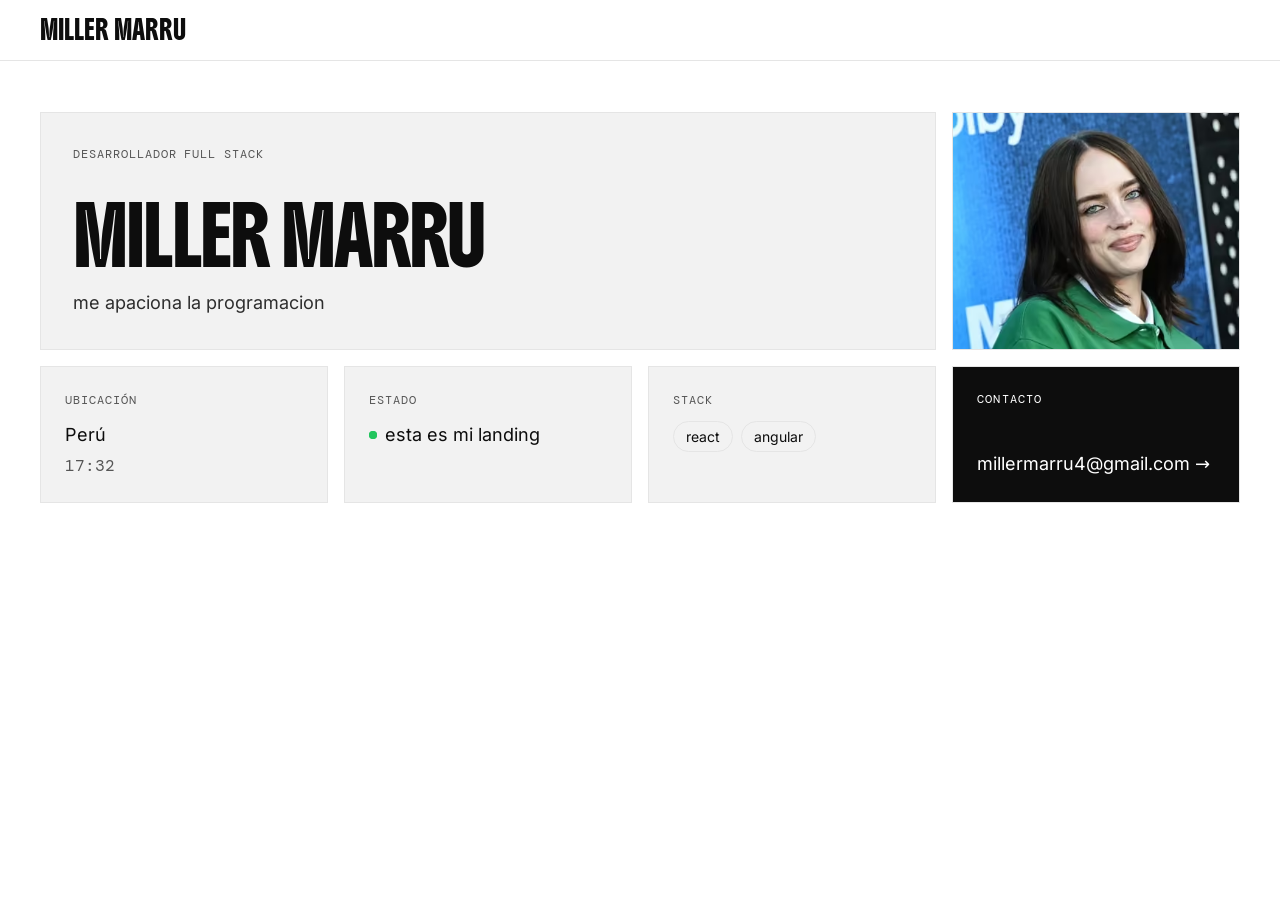
==== index.html @ 1ae61bbb "Agregue el hero de mi landing con mi frase principal" ====
<!doctype html>
<html lang="es" data-theme="poster">
<head>
<meta charset="utf-8">
<meta name="viewport" content="width=device-width, initial-scale=1">
<title>MILLER MARRU · Desarrollador full stack</title>
<meta name="description" content="me apaciona la programacion">
<link rel="preload" href="assets/fonts/boldonse-latin-400-normal.woff2" as="font" type="font/woff2" crossorigin>
<link rel="stylesheet" href="assets/css/theme.css">
<link rel="stylesheet" href="assets/css/styles.css">
<script src="assets/js/site.js" defer></script>
</head>
<body class="antialiased">
<a href="#main" class="sr-only">Saltar al contenido</a>
<header class="nav-glass fixed inset-x-0 top-0 z-40 border-b border-line">
  <nav class="flex items-center justify-between gap-6 px-5 py-4 md:px-10" aria-label="Principal">
    <a href="#hero" class="font-display text-lg">MILLER MARRU</a>
    <ul class="hidden gap-6 text-sm sm:flex"></ul>
  </nav>
</header>
<main id="main">
<div data-include="sections/hero.html"><noscript><p class="px-5 py-4"><a class="underline" href="sections/hero.html">Hero</a></p></noscript></div>
</main>
</body>
</html>
---- assets/css/theme.css ----
/* Tema: Póster. Brutalista en MAYÚSCULAS, monocromo y contundente. */
@font-face{font-family:"Boldonse";src:url("../fonts/boldonse-latin-400-normal.woff2") format("woff2");font-weight:400;font-style:normal;font-display:swap}
@font-face{font-family:"Inter";src:url("../fonts/inter-latin-wght-normal.woff2") format("woff2");font-weight:100 900;font-style:normal;font-display:swap}
@font-face{font-family:"DM Mono";src:url("../fonts/dm-mono-latin-400-normal.woff2") format("woff2");font-weight:400;font-style:normal;font-display:swap}
:root{--ff-display:"Boldonse", ui-sans-serif, system-ui, sans-serif;--ff-body:"Inter", ui-sans-serif, system-ui, sans-serif;--ff-mono:"DM Mono", ui-monospace, SFMono-Regular, Menlo, monospace;--display-tracking:-0.04em;--display-weight:400;--display-case:uppercase;--display-scale:0.6;--display-leading:1.3;--radius:0;--bg:#FFFFFF;--bg-2:#F2F2F2;--ink:#0D0D0D;--ink-2:#2E2E2E;--muted:#555555;--line:#E5E5E5;--accent:#0D0D0D;--accent-soft:#EDEDED;--on-accent:#FFFFFF;color-scheme:light}
---- assets/css/styles.css ----
/*! tailwindcss v4.3.3 | MIT License | https://tailwindcss.com */
@layer properties{@supports (((-webkit-hyphens:none)) and (not (margin-trim:inline))) or ((-moz-orient:inline) and (not (color:rgb(from red r g b)))){*,:before,:after,::backdrop{--tw-space-y-reverse:0;--tw-space-x-reverse:0;--tw-divide-y-reverse:0;--tw-border-style:solid;--tw-leading:initial;--tw-font-weight:initial;--tw-tracking:initial;--tw-translate-x:0;--tw-translate-y:0;--tw-translate-z:0}}}@layer theme{:root,:host{--font-sans:-apple-system, BlinkMacSystemFont, "Segoe UI", Roboto, "Helvetica Neue", "Noto Sans", Arial, sans-serif, "Apple Color Emoji", "Segoe UI Emoji", "Segoe UI Symbol", "Noto Color Emoji";--spacing:.25rem;--container-lg:32rem;--container-xl:36rem;--container-2xl:42rem;--container-3xl:48rem;--container-4xl:56rem;--container-5xl:64rem;--container-6xl:72rem;--text-xs:.75rem;--text-xs--line-height:calc(1 / .75);--text-sm:.875rem;--text-sm--line-height:calc(1.25 / .875);--text-base:1rem;--text-base--line-height:calc(1.5 / 1);--text-lg:1.125rem;--text-lg--line-height:calc(1.75 / 1.125);--text-xl:1.25rem;--text-xl--line-height:calc(1.75 / 1.25);--text-2xl:1.5rem;--text-2xl--line-height:calc(2 / 1.5);--text-5xl:3rem;--text-5xl--line-height:1;--text-7xl:4.5rem;--text-7xl--line-height:1;--font-weight-medium:500;--tracking-normal:0em;--tracking-widest:.1em;--leading-tight:1.25;--default-transition-duration:.15s;--default-transition-timing-function:cubic-bezier(.4, 0, .2, 1);--default-font-family:var(--font-sans);--default-mono-font-family:var(--ff-mono)}}@layer base{*,:after,:before,::backdrop,::file-selector-button{box-sizing:border-box;border:0 solid;margin:0;padding:0}html,:host{-webkit-text-size-adjust:100%;tab-size:4;line-height:1.5;font-family:var(--default-font-family,-apple-system, BlinkMacSystemFont, "Segoe UI", Roboto, "Helvetica Neue", "Noto Sans", Arial, sans-serif, "Apple Color Emoji", "Segoe UI Emoji", "Segoe UI Symbol", "Noto Color Emoji");font-feature-settings:var(--default-font-feature-settings,normal);font-variation-settings:var(--default-font-variation-settings,normal);-webkit-tap-highlight-color:transparent}hr{height:0;color:inherit;border-top-width:1px}abbr:where([title]){text-decoration:underline dotted}h1,h2,h3,h4,h5,h6{font-size:inherit;font-weight:inherit}a{color:inherit;-webkit-text-decoration:inherit;text-decoration:inherit}b,strong{font-weight:bolder}code,kbd,samp,pre{font-family:var(--default-mono-font-family,ui-monospace, SFMono-Regular, Menlo, Monaco, Consolas, "Liberation Mono", "Courier New", monospace);font-feature-settings:var(--default-mono-font-feature-settings,normal);font-variation-settings:var(--default-mono-font-variation-settings,normal);font-size:1em}small{font-size:80%}sub,sup{vertical-align:baseline;font-size:75%;line-height:0;position:relative}sub{bottom:-.25em}sup{top:-.5em}table{text-indent:0;border-color:inherit;border-collapse:collapse}:-moz-focusring:where(:not(iframe)){outline:auto}progress{vertical-align:baseline}summary{display:list-item}ol,ul,menu{list-style:none}img,svg,video,canvas,audio,iframe,embed,object{vertical-align:middle;display:block}img,video{max-width:100%;height:auto}button,input,select,optgroup,textarea,::file-selector-button{font:inherit;font-feature-settings:inherit;font-variation-settings:inherit;letter-spacing:inherit;color:inherit;opacity:1;background-color:#0000;border-radius:0}:where(select:is([multiple],[size])) optgroup{font-weight:bolder}:where(select:is([multiple],[size])) optgroup option{padding-inline-start:20px}::file-selector-button{margin-inline-end:4px}::placeholder{opacity:1}@supports (not ((-webkit-appearance:-apple-pay-button))) or (contain-intrinsic-size:1px){::placeholder{color:currentColor;@supports (color:color-mix(in lab, red, red)){color:color-mix(in oklab, currentcolor 50%, transparent)}}}textarea{resize:vertical}::-webkit-search-decoration{-webkit-appearance:none}::-webkit-date-and-time-value{min-height:1lh;text-align:inherit}::-webkit-datetime-edit{display:inline-flex}::-webkit-datetime-edit-fields-wrapper{padding:0}::-webkit-datetime-edit,::-webkit-datetime-edit-year-field,::-webkit-datetime-edit-month-field,::-webkit-datetime-edit-day-field,::-webkit-datetime-edit-hour-field,::-webkit-datetime-edit-minute-field,::-webkit-datetime-edit-second-field,::-webkit-datetime-edit-millisecond-field,::-webkit-datetime-edit-meridiem-field{padding-block:0}::-webkit-calendar-picker-indicator{line-height:1}:-moz-ui-invalid{box-shadow:none}button,input:where([type=button],[type=reset],[type=submit]),::file-selector-button{appearance:button}::-webkit-inner-spin-button,::-webkit-outer-spin-button{height:auto}[hidden]:where(:not([hidden=until-found])){display:none!important}html{scroll-behavior:smooth}body{font-family:var(--ff-body);background:var(--bg);color:var(--ink)}::selection{background:var(--accent);color:var(--on-accent)}:focus-visible{outline:2px solid var(--accent);outline-offset:3px}}@layer components{.display{font-family:var(--ff-display);font-weight:var(--display-weight);letter-spacing:var(--display-tracking);text-transform:var(--display-case);line-height:var(--display-leading,.95);text-wrap:balance}.eyebrow{font-family:var(--ff-mono);letter-spacing:.08em;text-transform:uppercase;color:var(--muted);font-size:.75rem}.grain:before{content:"";pointer-events:none;z-index:50;opacity:calc(var(--grain,0) * .07);will-change:transform;contain:strict;background-image:url([data-uri]);background-size:96px 96px;position:fixed;inset:0}.nav-glass{background:var(--bg);@supports (color:color-mix(in lab, red, red)){background:color-mix(in oklab, var(--bg) 72%, transparent)}backdrop-filter:blur(14px)saturate(1.4)}.pulse-dot{background:#22c55e;border-radius:999px;width:.5rem;height:.5rem;display:inline-block;position:relative}.pulse-dot:after{content:"";border-radius:inherit;background:inherit;animation:1.8s cubic-bezier(0,0,.2,1) infinite gt-ping;position:absolute;inset:0}.marquee{overflow:hidden;mask-image:linear-gradient(90deg,#0000,#000 8% 92%,#0000)}.marquee-track{width:max-content;animation:gt-marquee var(--speed,40s) linear infinite;display:flex}.marquee-track.reverse{animation-direction:reverse}.marquee:hover .marquee-track{animation-play-state:paused}.rotator{vertical-align:bottom;display:inline-grid;overflow:hidden}.rotator>span{animation:7.5s infinite gt-rot3;animation-delay:calc(var(--i) * 2.5s);opacity:0;grid-area:1/1}.roll{height:1.25em;line-height:1.25em;display:inline-flex;overflow:hidden}.roll>span{flex-direction:column;transition:transform .35s cubic-bezier(.2,.8,.2,1);display:flex}.roll:hover>span,.roll:focus-visible>span{transform:translateY(-50%)}.stack>*{top:calc(5rem + var(--i,0) * 1.5rem);position:sticky}.btn{border-radius:999px;align-items:center;gap:.5rem;padding:.7rem 1.25rem;font-weight:500;transition:transform .2s,background-color .2s,color .2s;display:inline-flex}.btn:hover{transform:translateY(-1px)}.btn-primary{background:var(--ink);color:var(--bg)}.btn-ghost{border:1px solid var(--line);color:var(--ink)}.btn-ghost:hover{border-color:var(--ink)}.chip{border:1px solid var(--line);border-radius:999px;align-items:center;padding:.25rem .75rem;font-size:.875rem;display:inline-flex}.card{background:var(--bg-2);border:1px solid var(--line);border-radius:var(--radius)}.pill-available{background:var(--accent-soft);color:var(--ink);border-radius:999px;align-items:center;gap:.5rem;padding:.35rem .85rem;font-size:.875rem;display:inline-flex}.dots-bg{background-image:radial-gradient(var(--line) 1px, transparent 1px);background-size:22px 22px}.grid-bg{background-image:linear-gradient(var(--line) 1px, transparent 1px), linear-gradient(90deg, var(--line) 1px, transparent 1px);background-size:48px 48px}.polaroid{background:#fff;padding:.75rem .75rem 2.75rem;transform:rotate(-3deg);box-shadow:0 20px 40px -24px #00000073}.contrib{grid-template-rows:repeat(7,.7rem);grid-auto-columns:.7rem;grid-auto-flow:column;gap:3px;display:grid}.contrib>i{background:var(--accent);border-radius:2px;@supports (color:color-mix(in lab, red, red)){background:color-mix(in oklab, var(--accent) calc(var(--l,0) * 25%), var(--bg-2))}}.caret{vertical-align:text-bottom;background:var(--accent);width:.6ch;height:1.1em;display:inline-block}.autotabs-panels{gap:1.5rem;display:grid}.brand-hover{transition:color .25s}.brand-hover:hover,.group:hover .brand-hover{color:var(--brand,var(--accent))}.outline-text{color:#0000;-webkit-text-stroke:1.5px var(--ink)}.tabs>input{opacity:0;pointer-events:none;position:absolute}.tabs .tab-panel{display:none}.tabs .tab-label{cursor:pointer;color:var(--muted);border-color:#0000}.tabs>input:focus-visible+.tab-label{outline:2px solid var(--accent);outline-offset:3px}.tabs>input:first-of-type:checked~.tab-panels>.tab-panel:first-child,.tabs>input:nth-of-type(2):checked~.tab-panels>.tab-panel:nth-child(2),.tabs>input:nth-of-type(3):checked~.tab-panels>.tab-panel:nth-child(3),.tabs>input:nth-of-type(4):checked~.tab-panels>.tab-panel:nth-child(4),.tabs>input:nth-of-type(5):checked~.tab-panels>.tab-panel:nth-child(5),.tabs>input:nth-of-type(6):checked~.tab-panels>.tab-panel:nth-child(6){display:block}.tabs>input:checked+.tab-label{color:var(--ink);border-color:var(--accent)}.masonry{columns:1;column-gap:1rem}.masonry>*{break-inside:avoid;margin-bottom:1rem}@media (width>=40rem){.masonry{columns:2}}@media (width>=64rem){.masonry{columns:3}}.snap-row{scroll-snap-type:x mandatory;scrollbar-width:thin;grid-auto-columns:min(85%,26rem);grid-auto-flow:column;gap:1rem;padding-bottom:1rem;display:grid;overflow-x:auto}.snap-row>*{scroll-snap-align:start}.peek{position:relative}.peek-img{pointer-events:none;opacity:0;z-index:10;width:16rem;transition:opacity .25s,transform .35s cubic-bezier(.2,.8,.2,1);position:absolute;top:50%;right:8%;transform:translateY(-50%)rotate(-4deg)scale(.9)}.peek:hover .peek-img,.peek:focus-within .peek-img{opacity:1;transform:translateY(-50%)rotate(-2deg)scale(1)}.browser{border:1px solid var(--line);border-radius:var(--radius);background:var(--bg);overflow:hidden}.browser-bar{border-bottom:1px solid var(--line);background:var(--bg-2);align-items:center;gap:.4rem;padding:.6rem .8rem;display:flex}.browser-bar>i{background:var(--line);border-radius:999px;width:.6rem;height:.6rem}.flip{perspective:1000px}.flip-inner{transform-style:preserve-3d;transition:transform .6s cubic-bezier(.2,.8,.2,1);display:grid}.flip-inner>*{backface-visibility:hidden;grid-area:1/1}.flip-back,.flip:hover .flip-inner,.flip:focus-within .flip-inner{transform:rotateY(180deg)}.sticky-note{color:#1c1917;background:#fde68a;transform:rotate(-2deg);box-shadow:0 18px 30px -18px #00000080}.word{white-space:nowrap;display:inline-block}.sr-only{clip:rect(0, 0, 0, 0);white-space:nowrap;border:0;width:1px;height:1px;margin:-1px;padding:0;position:absolute;overflow:hidden}}@layer utilities{.sr-only{clip-path:inset(50%);white-space:nowrap;border-width:0;width:1px;height:1px;margin:-1px;padding:0;position:absolute;overflow:hidden}.absolute{position:absolute}.fixed{position:fixed}.relative{position:relative}.inset-0{inset:0}.inset-x-0{inset-inline:0}.top-0{top:0}.z-40{z-index:40}.mx-5{margin-inline:calc(var(--spacing) * 5)}.mx-auto{margin-inline:auto}.mt-1{margin-top:var(--spacing)}.mt-2{margin-top:calc(var(--spacing) * 2)}.mt-3{margin-top:calc(var(--spacing) * 3)}.mt-4{margin-top:calc(var(--spacing) * 4)}.mt-6{margin-top:calc(var(--spacing) * 6)}.mt-8{margin-top:calc(var(--spacing) * 8)}.mt-10{margin-top:calc(var(--spacing) * 10)}.mt-14{margin-top:calc(var(--spacing) * 14)}.mt-16{margin-top:calc(var(--spacing) * 16)}.mt-24{margin-top:calc(var(--spacing) * 24)}.mt-auto{margin-top:auto}.mb-10{margin-bottom:calc(var(--spacing) * 10)}.ml-3{margin-left:calc(var(--spacing) * 3)}.block{display:block}.contents{display:contents}.flex{display:flex}.grid{display:grid}.hidden{display:none}.inline-block{display:inline-block}.aspect-\[4\/5\]{aspect-ratio:4/5}.h-3{height:calc(var(--spacing) * 3)}.h-10{height:calc(var(--spacing) * 10)}.h-16{height:calc(var(--spacing) * 16)}.h-full{height:100%}.h-px{height:1px}.min-h-56{min-height:calc(var(--spacing) * 56)}.min-h-\[70vh\]{min-height:70vh}.min-h-\[85vh\]{min-height:85vh}.min-h-\[88vh\]{min-height:88vh}.min-h-\[90vh\]{min-height:90vh}.w-3{width:calc(var(--spacing) * 3)}.w-10{width:calc(var(--spacing) * 10)}.w-16{width:calc(var(--spacing) * 16)}.w-full{width:100%}.max-w-2xl{max-width:var(--container-2xl)}.max-w-3xl{max-width:var(--container-3xl)}.max-w-4xl{max-width:var(--container-4xl)}.max-w-5xl{max-width:var(--container-5xl)}.max-w-6xl{max-width:var(--container-6xl)}.max-w-lg{max-width:var(--container-lg)}.max-w-xl{max-width:var(--container-xl)}.grid-cols-1{grid-template-columns:repeat(1,minmax(0,1fr))}.flex-col{flex-direction:column}.flex-wrap{flex-wrap:wrap}.items-center{align-items:center}.items-end{align-items:flex-end}.items-start{align-items:flex-start}.justify-between{justify-content:space-between}.justify-center{justify-content:center}.gap-2{gap:calc(var(--spacing) * 2)}.gap-3{gap:calc(var(--spacing) * 3)}.gap-4{gap:calc(var(--spacing) * 4)}.gap-6{gap:calc(var(--spacing) * 6)}.gap-10{gap:calc(var(--spacing) * 10)}:where(.space-y-3>:not(:last-child)){--tw-space-y-reverse:0;margin-block-start:calc(calc(var(--spacing) * 3) * var(--tw-space-y-reverse));margin-block-end:calc(calc(var(--spacing) * 3) * calc(1 - var(--tw-space-y-reverse)))}.gap-x-16{column-gap:calc(var(--spacing) * 16)}:where(.-space-x-3>:not(:last-child)){--tw-space-x-reverse:0;margin-inline-start:calc(calc(var(--spacing) * -3) * var(--tw-space-x-reverse));margin-inline-end:calc(calc(var(--spacing) * -3) * calc(1 - var(--tw-space-x-reverse)))}.gap-y-6{row-gap:calc(var(--spacing) * 6)}:where(.divide-y>:not(:last-child)){--tw-divide-y-reverse:0;border-bottom-style:var(--tw-border-style);border-top-style:var(--tw-border-style);border-top-width:calc(1px * var(--tw-divide-y-reverse));border-bottom-width:calc(1px * calc(1 - var(--tw-divide-y-reverse)))}:where(.divide-line>:not(:last-child)){border-color:var(--line)}.truncate{text-overflow:ellipsis;white-space:nowrap;overflow:hidden}.overflow-hidden{overflow:hidden}.rounded-full{border-radius:3.40282e38px}.rounded-theme{border-radius:var(--radius)}.border{border-style:var(--tw-border-style);border-width:1px}.border-2{border-style:var(--tw-border-style);border-width:2px}.border-y{border-block-style:var(--tw-border-style);border-block-width:1px}.border-t{border-top-style:var(--tw-border-style);border-top-width:1px}.border-b{border-bottom-style:var(--tw-border-style);border-bottom-width:1px}.border-bg{border-color:var(--bg)}.border-line{border-color:var(--line)}.bg-\[\#28c840\]{background-color:#28c840}.bg-\[\#febc2e\]{background-color:#febc2e}.bg-\[\#ff5f57\]{background-color:#ff5f57}.bg-accent{background-color:var(--accent)}.bg-accent-soft{background-color:var(--accent-soft)}.bg-ink{background-color:var(--ink)}.bg-line{background-color:var(--line)}.object-cover{object-fit:cover}.p-5{padding:calc(var(--spacing) * 5)}.p-6{padding:calc(var(--spacing) * 6)}.p-8{padding:calc(var(--spacing) * 8)}.px-4{padding-inline:calc(var(--spacing) * 4)}.px-5{padding-inline:calc(var(--spacing) * 5)}.py-3{padding-block:calc(var(--spacing) * 3)}.py-4{padding-block:calc(var(--spacing) * 4)}.pt-4{padding-top:calc(var(--spacing) * 4)}.pt-6{padding-top:calc(var(--spacing) * 6)}.pt-8{padding-top:calc(var(--spacing) * 8)}.pt-16{padding-top:calc(var(--spacing) * 16)}.pt-24{padding-top:calc(var(--spacing) * 24)}.pt-28{padding-top:calc(var(--spacing) * 28)}.pt-32{padding-top:calc(var(--spacing) * 32)}.pb-10{padding-bottom:calc(var(--spacing) * 10)}.pb-16{padding-bottom:calc(var(--spacing) * 16)}.pb-20{padding-bottom:calc(var(--spacing) * 20)}.text-center{text-align:center}.align-top{vertical-align:top}.font-body{font-family:var(--ff-body)}.font-display{font-family:var(--ff-display)}.font-mono{font-family:var(--ff-mono)}.text-2xl{font-size:var(--text-2xl);line-height:var(--tw-leading,var(--text-2xl--line-height))}.text-5xl{font-size:var(--text-5xl);line-height:var(--tw-leading,var(--text-5xl--line-height))}.text-7xl{font-size:var(--text-7xl);line-height:var(--tw-leading,var(--text-7xl--line-height))}.text-lg{font-size:var(--text-lg);line-height:var(--tw-leading,var(--text-lg--line-height))}.text-sm{font-size:var(--text-sm);line-height:var(--tw-leading,var(--text-sm--line-height))}.text-xl{font-size:var(--text-xl);line-height:var(--tw-leading,var(--text-xl--line-height))}.text-xs{font-size:var(--text-xs);line-height:var(--tw-leading,var(--text-xs--line-height))}.text-\[0\.35em\]{font-size:.35em}.text-\[calc\(clamp\(2\.2rem\,6vw\,4\.5rem\)\*var\(--display-scale\)\)\]{font-size:calc(clamp(2.2rem, 6vw, 4.5rem) * var(--display-scale))}.text-\[calc\(clamp\(2\.4rem\,6vw\,6rem\)\*var\(--display-scale\)\)\]{font-size:calc(clamp(2.4rem, 6vw, 6rem) * var(--display-scale))}.text-\[calc\(clamp\(2\.4rem\,8vw\,7rem\)\*var\(--display-scale\)\)\]{font-size:calc(clamp(2.4rem, 8vw, 7rem) * var(--display-scale))}.text-\[calc\(clamp\(2\.6rem\,6\.5vw\,6\.5rem\)\*var\(--display-scale\)\)\]{font-size:calc(clamp(2.6rem, 6.5vw, 6.5rem) * var(--display-scale))}.text-\[calc\(clamp\(2\.6rem\,6\.5vw\,6rem\)\*var\(--display-scale\)\)\]{font-size:calc(clamp(2.6rem, 6.5vw, 6rem) * var(--display-scale))}.text-\[calc\(clamp\(2\.6rem\,6vw\,6rem\)\*var\(--display-scale\)\)\]{font-size:calc(clamp(2.6rem, 6vw, 6rem) * var(--display-scale))}.text-\[calc\(clamp\(2\.6rem\,7vw\,6\.5rem\)\*var\(--display-scale\)\)\]{font-size:calc(clamp(2.6rem, 7vw, 6.5rem) * var(--display-scale))}.text-\[calc\(clamp\(2\.8rem\,7vw\,6\.5rem\)\*var\(--display-scale\)\)\]{font-size:calc(clamp(2.8rem, 7vw, 6.5rem) * var(--display-scale))}.text-\[calc\(clamp\(3\.5rem\,12vw\,11rem\)\*var\(--display-scale\)\)\]{font-size:calc(clamp(3.5rem, 12vw, 11rem) * var(--display-scale))}.text-\[calc\(clamp\(3\.5rem\,13vw\,11rem\)\*var\(--display-scale\)\)\]{font-size:calc(clamp(3.5rem, 13vw, 11rem) * var(--display-scale))}.text-\[calc\(clamp\(3\.5rem\,14vw\,15rem\)\*var\(--display-scale\)\)\]{font-size:calc(clamp(3.5rem, 14vw, 15rem) * var(--display-scale))}.text-\[calc\(clamp\(3\.5rem\,15vw\,14rem\)\*var\(--display-scale\)\)\]{font-size:calc(clamp(3.5rem, 15vw, 14rem) * var(--display-scale))}.text-\[calc\(clamp\(3rem\,8vw\,7rem\)\*var\(--display-scale\)\)\]{font-size:calc(clamp(3rem, 8vw, 7rem) * var(--display-scale))}.text-\[calc\(clamp\(3rem\,9vw\,8rem\)\*var\(--display-scale\)\)\]{font-size:calc(clamp(3rem, 9vw, 8rem) * var(--display-scale))}.text-\[clamp\(1\.4rem\,3vw\,2\.4rem\)\]{font-size:clamp(1.4rem,3vw,2.4rem)}.text-\[clamp\(5rem\,14vw\,12rem\)\]{font-size:clamp(5rem,14vw,12rem)}.leading-\[0\.85\]{--tw-leading:.85;line-height:.85}.leading-tight{--tw-leading:var(--leading-tight);line-height:var(--leading-tight)}.font-medium{--tw-font-weight:var(--font-weight-medium);font-weight:var(--font-weight-medium)}.tracking-normal{--tw-tracking:var(--tracking-normal);letter-spacing:var(--tracking-normal)}.tracking-widest{--tw-tracking:var(--tracking-widest);letter-spacing:var(--tracking-widest)}.break-all{word-break:break-all}.text-accent{color:var(--accent)}.text-ink{color:var(--ink)}.text-ink-2{color:var(--ink-2)}.text-muted{color:var(--muted)}.text-on-accent{color:var(--on-accent)}.lowercase{text-transform:lowercase}.normal-case{text-transform:none}.uppercase{text-transform:uppercase}.underline{text-decoration-line:underline}.underline-offset-4{text-underline-offset:4px}.antialiased{-webkit-font-smoothing:antialiased;-moz-osx-font-smoothing:grayscale}.opacity-60{opacity:.6}.transition-transform{transition-property:transform,translate,scale,rotate;transition-timing-function:var(--tw-ease,var(--default-transition-timing-function));transition-duration:var(--tw-duration,var(--default-transition-duration))}@media (hover:hover){.group-hover\:translate-x-1:is(:where(.group):hover *){--tw-translate-x:var(--spacing);translate:var(--tw-translate-x) var(--tw-translate-y)}.hover\:underline:hover{text-decoration-line:underline}}@media (width>=40rem){.sm\:flex{display:flex}.sm\:grid-cols-3{grid-template-columns:repeat(3,minmax(0,1fr))}}@media (width>=48rem){.md\:col-span-1{grid-column:span 1/span 1}.md\:col-span-3{grid-column:span 3/span 3}.md\:mx-10{margin-inline:calc(var(--spacing) * 10)}.md\:grid-cols-3{grid-template-columns:repeat(3,minmax(0,1fr))}.md\:grid-cols-4{grid-template-columns:repeat(4,minmax(0,1fr))}.md\:grid-cols-\[1fr_2fr\]{grid-template-columns:1fr 2fr}.md\:grid-rows-\[auto_auto\]{grid-template-rows:auto auto}.md\:justify-end{justify-content:flex-end}.md\:p-8{padding:calc(var(--spacing) * 8)}.md\:px-10{padding-inline:calc(var(--spacing) * 10)}.md\:pt-36{padding-top:calc(var(--spacing) * 36)}.md\:pt-40{padding-top:calc(var(--spacing) * 40)}.md\:pt-44{padding-top:calc(var(--spacing) * 44)}.md\:text-2xl{font-size:var(--text-2xl);line-height:var(--tw-leading,var(--text-2xl--line-height))}.md\:text-base{font-size:var(--text-base);line-height:var(--tw-leading,var(--text-base--line-height))}}@media (width>=64rem){.lg\:grid-cols-2{grid-template-columns:repeat(2,minmax(0,1fr))}.lg\:grid-cols-\[1\.6fr_1fr\]{grid-template-columns:1.6fr 1fr}.lg\:pt-40{padding-top:calc(var(--spacing) * 40)}}}:root{--ease-out-gt:cubic-bezier(.2, .7, .2, 1)}@keyframes gt-ping{75%,to{opacity:0;transform:scale(2.4)}}@keyframes gt-marquee{to{transform:translate(-50%)}}@keyframes gt-rot3{0%{opacity:0;transform:translateY(100%)}4%,28%{opacity:1;transform:none}32%,to{opacity:0;transform:translateY(-100%)}}@keyframes gt-type{0%{width:0}}@keyframes gt-blink{50%{opacity:0}}@keyframes gt-bounce{50%{transform:translateY(6px)}}@keyframes gt-tab{0%{opacity:0}2%,31%{opacity:1}33.3%,to{opacity:0}}@keyframes gt-tabbar{0%{transform:scaleX(0)}33.3%{transform:scaleX(1)}33.31%,to{transform:scaleX(0)}}@keyframes gt-tablabel{0%,33.2%{color:var(--ink)}33.3%,to{color:var(--muted)}}@keyframes gt-spin{to{transform:rotate(360deg)}}@keyframes gt-spin-back{to{transform:rotate(-360deg)}}@media (prefers-reduced-motion:no-preference){.type{white-space:nowrap;vertical-align:bottom;width:calc(var(--n) * 1ch);animation:gt-type 1.2s steps(var(--n)) both;animation-delay:var(--d,0s);display:inline-block;overflow:hidden}.caret{animation:1s step-end infinite gt-blink}.bounce{animation:1.6s ease-in-out infinite gt-bounce}.autotabs-panels{gap:0}.autotabs-panels>*{opacity:0;animation:12s infinite gt-tab;animation-delay:calc(var(--i) * 4s);grid-area:1/1}.autotabs-bar{transform-origin:0;animation:12s linear infinite gt-tabbar;animation-delay:calc(var(--i) * 4s);transform:scaleX(0)}.autotabs-label{color:var(--muted);animation:12s infinite gt-tablabel;animation-delay:calc(var(--i) * 4s)}.orbit{animation:gt-spin var(--speed,40s) linear infinite}.spin{animation:24s linear infinite gt-spin}.orbit>*>*{animation:gt-spin-back var(--speed,40s) linear infinite}.io .reveal,.io .split>.w,.io .split .c{opacity:0;transition:opacity .7s var(--ease-out-gt), transform .7s var(--ease-out-gt);transition-delay:min(calc(var(--i,0) * 55ms), .9s);transform:translateY(28px)}.io .split>.w,.io .split .c{display:inline-block}.io .reveal.is-visible,.io .split.is-visible>.w,.io .split.is-visible .c{opacity:1;transform:none}.io .ink>.w{color:var(--line);transition:color .6s;transition-delay:min(calc(var(--i,0) * 45ms), 1.2s)}.io .ink.is-visible>.w{color:var(--ink)}.io .img-settle{transition:transform 1.2s var(--ease-out-gt);transform:scale(1.08)}.io .img-settle.is-visible{transform:none}.io .fill-bar{transform-origin:0;transition:transform 1s var(--ease-out-gt) .15s;transform:scaleX(0)}.io .fill-bar.is-visible{transform:none}.io-instant .reveal,.io-instant .split>.w,.io-instant .split .c,.io-instant .ink>.w,.io-instant .img-settle,.io-instant .fill-bar{transition:none!important}}@media (prefers-reduced-motion:reduce){.flip-inner{display:block;transform:none!important}.flip-inner>*{backface-visibility:visible}.flip-back{margin-top:.75rem;transform:none}.marquee-track{flex-wrap:wrap;width:auto;animation:none}.marquee-track [aria-hidden=true]{display:none}.rotator>span{opacity:0;animation:none}.rotator>span:first-child{opacity:1}.pulse-dot:after{animation:none}html{scroll-behavior:auto}}@property --tw-space-y-reverse{syntax:"*";inherits:false;initial-value:0}@property --tw-space-x-reverse{syntax:"*";inherits:false;initial-value:0}@property --tw-divide-y-reverse{syntax:"*";inherits:false;initial-value:0}@property --tw-border-style{syntax:"*";inherits:false;initial-value:solid}@property --tw-leading{syntax:"*";inherits:false}@property --tw-font-weight{syntax:"*";inherits:false}@property --tw-tracking{syntax:"*";inherits:false}@property --tw-translate-x{syntax:"*";inherits:false;initial-value:0}@property --tw-translate-y{syntax:"*";inherits:false;initial-value:0}@property --tw-translate-z{syntax:"*";inherits:false;initial-value:0}
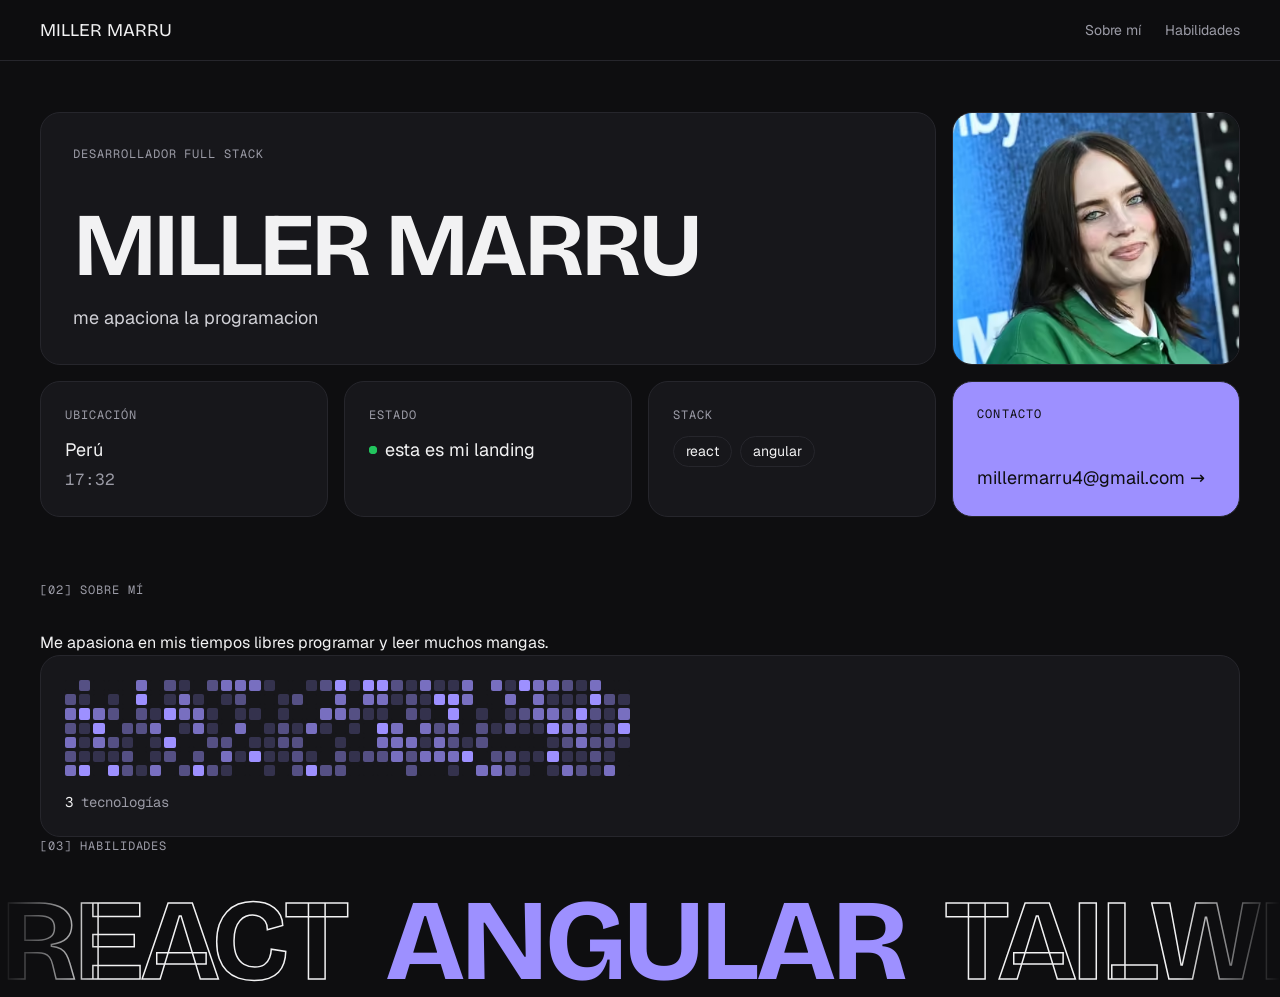
==== commit 8695e342: "Añadi la seccion sobre mi y habilidades" ====
--- a/index.html
+++ b/index.html
@@ -1,11 +1,11 @@
 <!doctype html>
-<html lang="es" data-theme="poster">
+<html lang="es" data-theme="noche">
 <head>
 <meta charset="utf-8">
 <meta name="viewport" content="width=device-width, initial-scale=1">
 <title>MILLER MARRU · Desarrollador full stack</title>
 <meta name="description" content="me apaciona la programacion">
-<link rel="preload" href="assets/fonts/boldonse-latin-400-normal.woff2" as="font" type="font/woff2" crossorigin>
+<link rel="preload" href="assets/fonts/bricolage-grotesque-latin-wght-normal.woff2" as="font" type="font/woff2" crossorigin>
 <link rel="stylesheet" href="assets/css/theme.css">
 <link rel="stylesheet" href="assets/css/styles.css">
 <script src="assets/js/site.js" defer></script>
@@ -15,11 +15,13 @@
 <header class="nav-glass fixed inset-x-0 top-0 z-40 border-b border-line">
   <nav class="flex items-center justify-between gap-6 px-5 py-4 md:px-10" aria-label="Principal">
     <a href="#hero" class="font-display text-lg">MILLER MARRU</a>
-    <ul class="hidden gap-6 text-sm sm:flex"></ul>
+    <ul class="hidden gap-6 text-sm sm:flex"><li><a href="#about" class="text-muted hover:text-ink">Sobre mí</a></li><li><a href="#skills" class="text-muted hover:text-ink">Habilidades</a></li></ul>
   </nav>
 </header>
 <main id="main">
 <div data-include="sections/hero.html"><noscript><p class="px-5 py-4"><a class="underline" href="sections/hero.html">Hero</a></p></noscript></div>
+<div data-include="sections/about.html"><noscript><p class="px-5 py-4"><a class="underline" href="sections/about.html">Sobre mí</a></p></noscript></div>
+<div data-include="sections/skills.html"><noscript><p class="px-5 py-4"><a class="underline" href="sections/skills.html">Habilidades</a></p></noscript></div>
 </main>
 </body>
 </html>
--- a/assets/css/theme.css
+++ b/assets/css/theme.css
@@ -1,5 +1,5 @@
-/* Tema: Póster. Brutalista en MAYÚSCULAS, monocromo y contundente. */
-@font-face{font-family:"Boldonse";src:url("../fonts/boldonse-latin-400-normal.woff2") format("woff2");font-weight:400;font-style:normal;font-display:swap}
-@font-face{font-family:"Inter";src:url("../fonts/inter-latin-wght-normal.woff2") format("woff2");font-weight:100 900;font-style:normal;font-display:swap}
-@font-face{font-family:"DM Mono";src:url("../fonts/dm-mono-latin-400-normal.woff2") format("woff2");font-weight:400;font-style:normal;font-display:swap}
-:root{--ff-display:"Boldonse", ui-sans-serif, system-ui, sans-serif;--ff-body:"Inter", ui-sans-serif, system-ui, sans-serif;--ff-mono:"DM Mono", ui-monospace, SFMono-Regular, Menlo, monospace;--display-tracking:-0.04em;--display-weight:400;--display-case:uppercase;--display-scale:0.6;--display-leading:1.3;--radius:0;--bg:#FFFFFF;--bg-2:#F2F2F2;--ink:#0D0D0D;--ink-2:#2E2E2E;--muted:#555555;--line:#E5E5E5;--accent:#0D0D0D;--accent-soft:#EDEDED;--on-accent:#FFFFFF;color-scheme:light}
+/* Tema: Noche. Oscuro elegante con violeta y grotesca expresiva. */
+@font-face{font-family:"Bricolage Grotesque";src:url("../fonts/bricolage-grotesque-latin-wght-normal.woff2") format("woff2");font-weight:200 800;font-style:normal;font-display:swap}
+@font-face{font-family:"Geist";src:url("../fonts/geist-latin-wght-normal.woff2") format("woff2");font-weight:100 900;font-style:normal;font-display:swap}
+@font-face{font-family:"Geist Mono";src:url("../fonts/geist-mono-latin-wght-normal.woff2") format("woff2");font-weight:100 900;font-style:normal;font-display:swap}
+:root{--ff-display:"Bricolage Grotesque", ui-sans-serif, system-ui, sans-serif;--ff-body:"Geist", ui-sans-serif, system-ui, sans-serif;--ff-mono:"Geist Mono", ui-monospace, SFMono-Regular, Menlo, monospace;--display-tracking:-0.045em;--display-weight:700;--display-case:none;--display-scale:1;--display-leading:0.95;--radius:1.25rem;--bg:#0E0E10;--bg-2:#17171B;--ink:#F2F2F3;--ink-2:#D0D0D6;--muted:#9B9BA6;--line:#26262C;--accent:#9D90FF;--accent-soft:#211D3D;--on-accent:#0E0E10;color-scheme:dark}
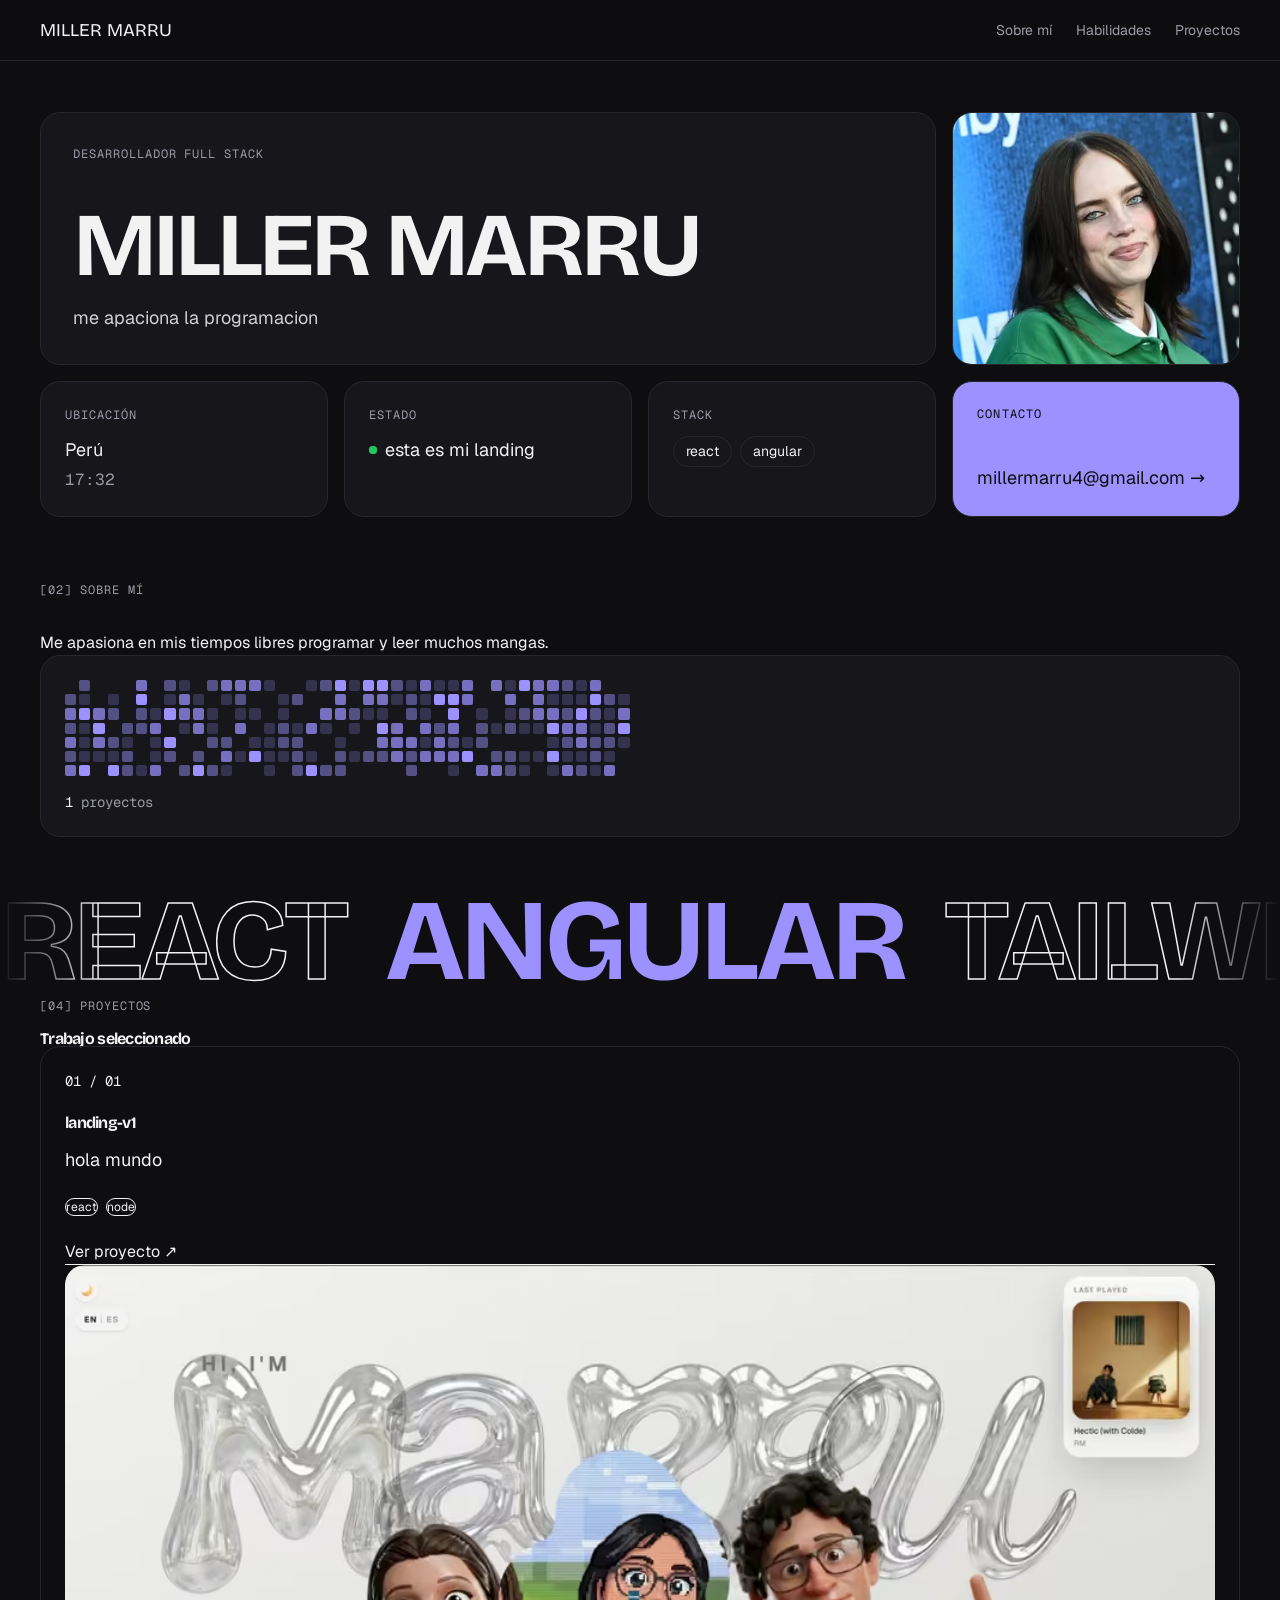
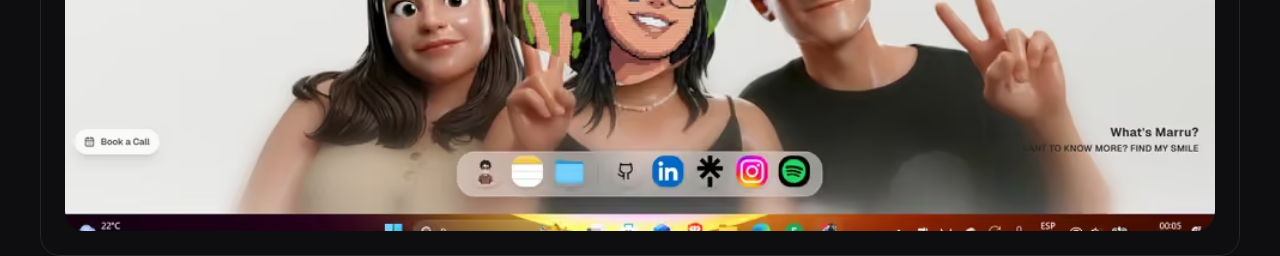
==== commit 98e20a44: "añadiendo proyectos" ====
--- a/index.html
+++ b/index.html
@@ -15,13 +15,14 @@
 <header class="nav-glass fixed inset-x-0 top-0 z-40 border-b border-line">
   <nav class="flex items-center justify-between gap-6 px-5 py-4 md:px-10" aria-label="Principal">
     <a href="#hero" class="font-display text-lg">MILLER MARRU</a>
-    <ul class="hidden gap-6 text-sm sm:flex"><li><a href="#about" class="text-muted hover:text-ink">Sobre mí</a></li><li><a href="#skills" class="text-muted hover:text-ink">Habilidades</a></li></ul>
+    <ul class="hidden gap-6 text-sm sm:flex"><li><a href="#about" class="text-muted hover:text-ink">Sobre mí</a></li><li><a href="#skills" class="text-muted hover:text-ink">Habilidades</a></li><li><a href="#projects" class="text-muted hover:text-ink">Proyectos</a></li></ul>
   </nav>
 </header>
 <main id="main">
 <div data-include="sections/hero.html"><noscript><p class="px-5 py-4"><a class="underline" href="sections/hero.html">Hero</a></p></noscript></div>
 <div data-include="sections/about.html"><noscript><p class="px-5 py-4"><a class="underline" href="sections/about.html">Sobre mí</a></p></noscript></div>
 <div data-include="sections/skills.html"><noscript><p class="px-5 py-4"><a class="underline" href="sections/skills.html">Habilidades</a></p></noscript></div>
+<div data-include="sections/projects.html"><noscript><p class="px-5 py-4"><a class="underline" href="sections/projects.html">Proyectos</a></p></noscript></div>
 </main>
 </body>
 </html>
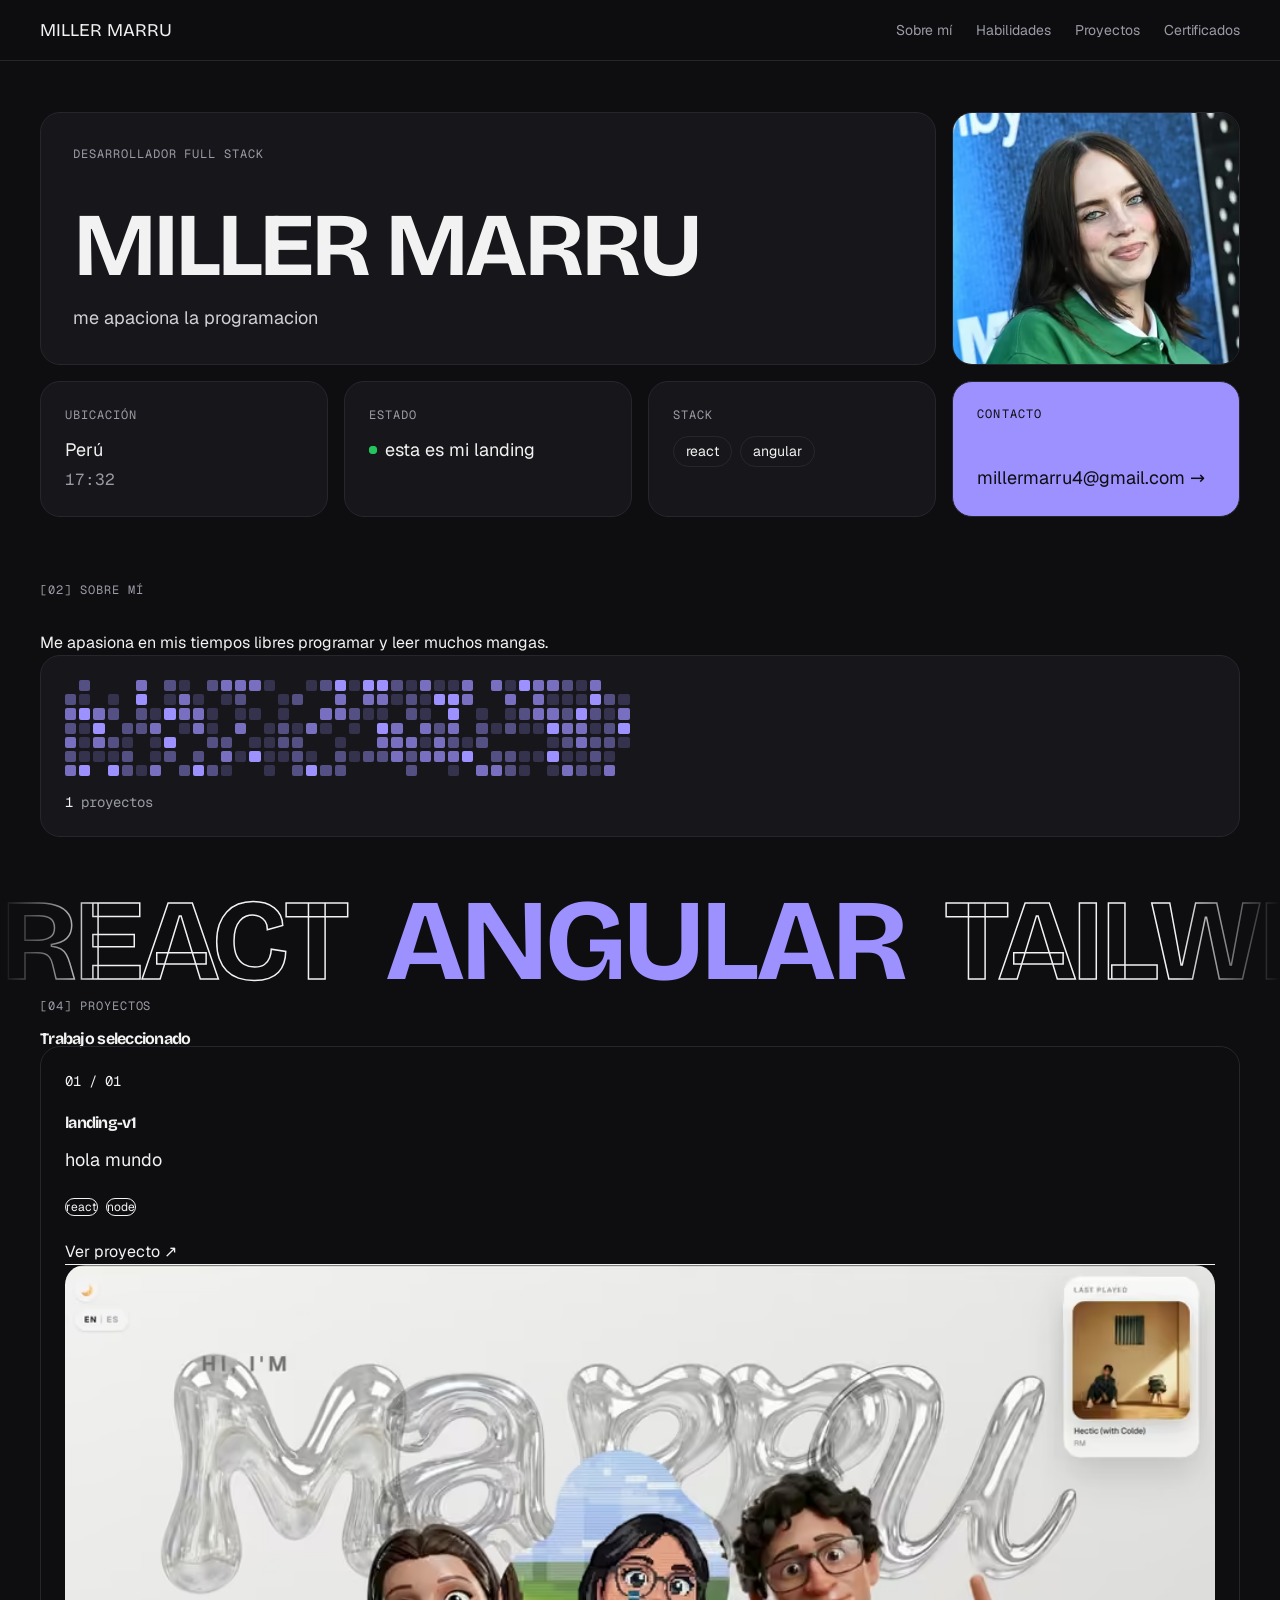
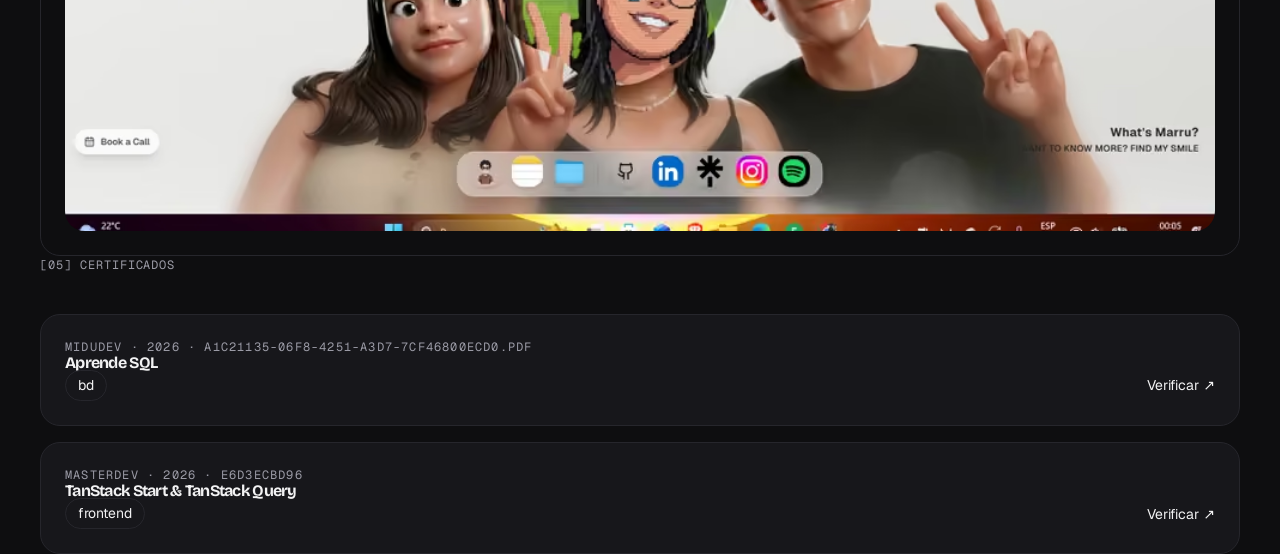
==== commit 0233c12b: "añadi la seccion de certificados" ====
--- a/index.html
+++ b/index.html
@@ -15,7 +15,7 @@
 <header class="nav-glass fixed inset-x-0 top-0 z-40 border-b border-line">
   <nav class="flex items-center justify-between gap-6 px-5 py-4 md:px-10" aria-label="Principal">
     <a href="#hero" class="font-display text-lg">MILLER MARRU</a>
-    <ul class="hidden gap-6 text-sm sm:flex"><li><a href="#about" class="text-muted hover:text-ink">Sobre mí</a></li><li><a href="#skills" class="text-muted hover:text-ink">Habilidades</a></li><li><a href="#projects" class="text-muted hover:text-ink">Proyectos</a></li></ul>
+    <ul class="hidden gap-6 text-sm sm:flex"><li><a href="#about" class="text-muted hover:text-ink">Sobre mí</a></li><li><a href="#skills" class="text-muted hover:text-ink">Habilidades</a></li><li><a href="#projects" class="text-muted hover:text-ink">Proyectos</a></li><li><a href="#certificates" class="text-muted hover:text-ink">Certificados</a></li></ul>
   </nav>
 </header>
 <main id="main">
@@ -23,6 +23,7 @@
 <div data-include="sections/about.html"><noscript><p class="px-5 py-4"><a class="underline" href="sections/about.html">Sobre mí</a></p></noscript></div>
 <div data-include="sections/skills.html"><noscript><p class="px-5 py-4"><a class="underline" href="sections/skills.html">Habilidades</a></p></noscript></div>
 <div data-include="sections/projects.html"><noscript><p class="px-5 py-4"><a class="underline" href="sections/projects.html">Proyectos</a></p></noscript></div>
+<div data-include="sections/certificates.html"><noscript><p class="px-5 py-4"><a class="underline" href="sections/certificates.html">Certificados</a></p></noscript></div>
 </main>
 </body>
 </html>
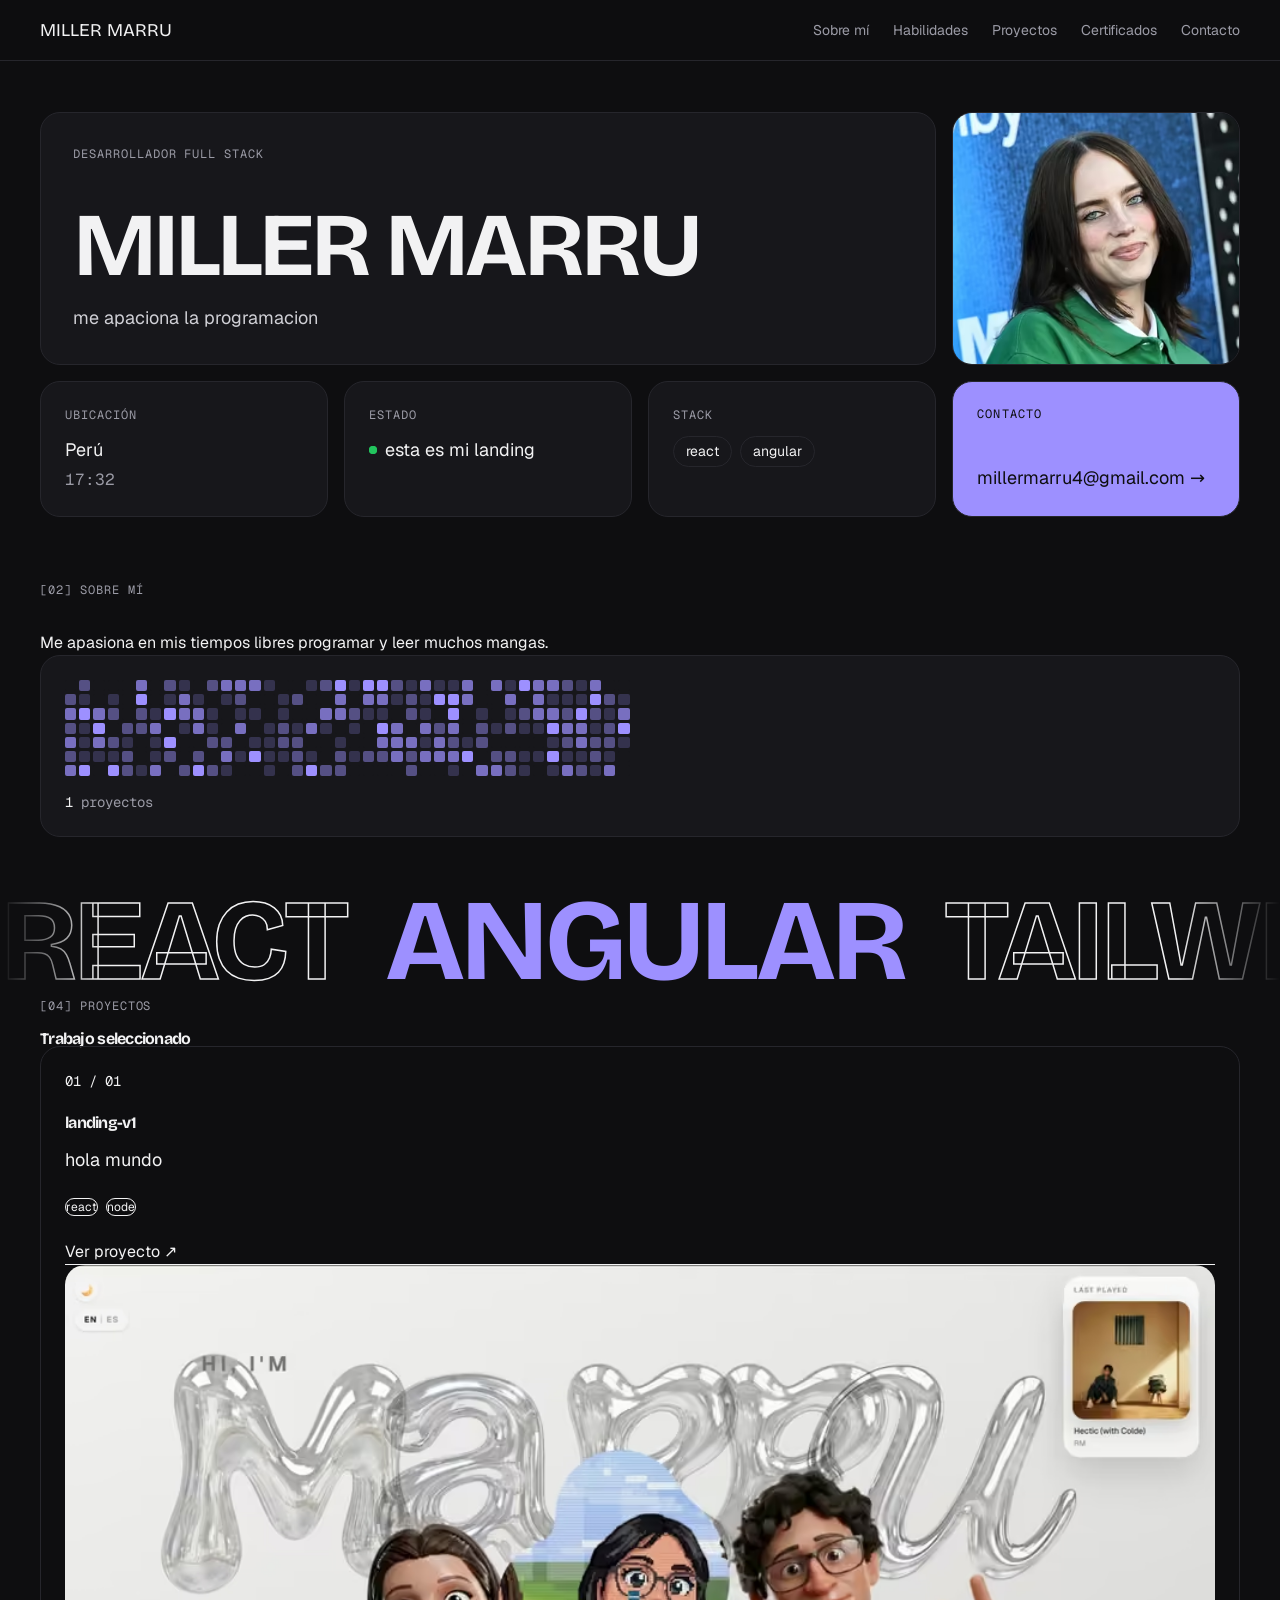
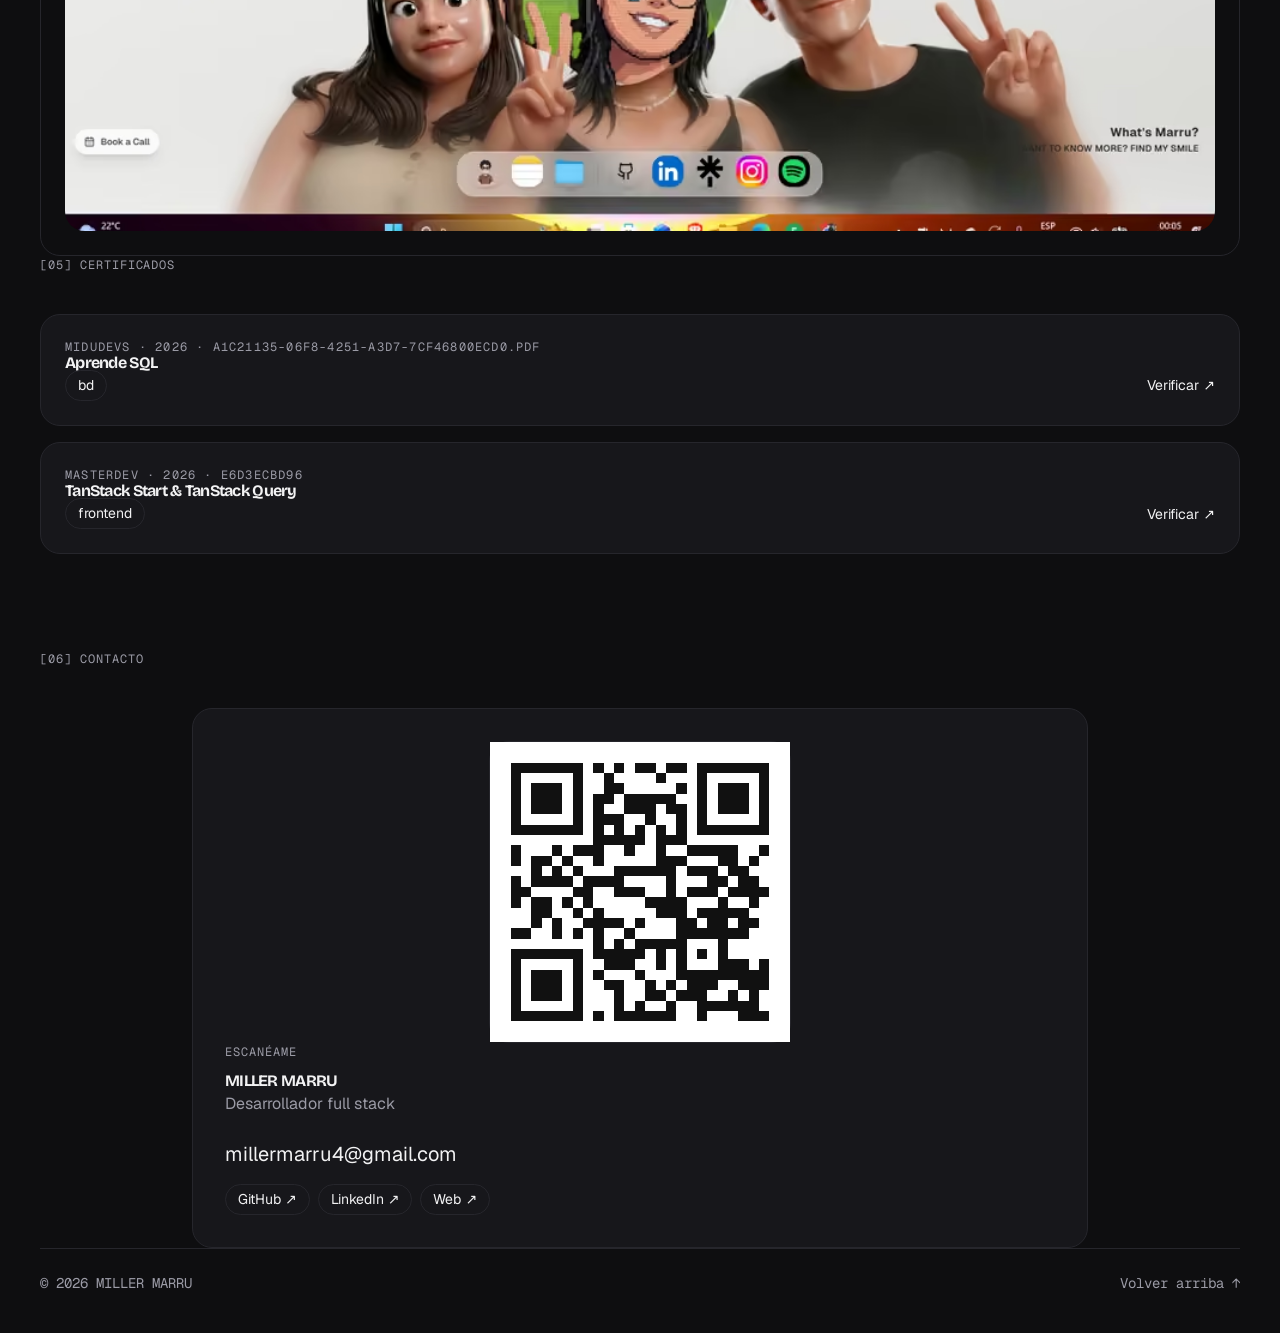
==== commit 5d514719: "añadi la seccion contacto" ====
--- a/index.html
+++ b/index.html
@@ -15,7 +15,7 @@
 <header class="nav-glass fixed inset-x-0 top-0 z-40 border-b border-line">
   <nav class="flex items-center justify-between gap-6 px-5 py-4 md:px-10" aria-label="Principal">
     <a href="#hero" class="font-display text-lg">MILLER MARRU</a>
-    <ul class="hidden gap-6 text-sm sm:flex"><li><a href="#about" class="text-muted hover:text-ink">Sobre mí</a></li><li><a href="#skills" class="text-muted hover:text-ink">Habilidades</a></li><li><a href="#projects" class="text-muted hover:text-ink">Proyectos</a></li><li><a href="#certificates" class="text-muted hover:text-ink">Certificados</a></li></ul>
+    <ul class="hidden gap-6 text-sm sm:flex"><li><a href="#about" class="text-muted hover:text-ink">Sobre mí</a></li><li><a href="#skills" class="text-muted hover:text-ink">Habilidades</a></li><li><a href="#projects" class="text-muted hover:text-ink">Proyectos</a></li><li><a href="#certificates" class="text-muted hover:text-ink">Certificados</a></li><li><a href="#contact" class="text-muted hover:text-ink">Contacto</a></li></ul>
   </nav>
 </header>
 <main id="main">
@@ -24,6 +24,7 @@
 <div data-include="sections/skills.html"><noscript><p class="px-5 py-4"><a class="underline" href="sections/skills.html">Habilidades</a></p></noscript></div>
 <div data-include="sections/projects.html"><noscript><p class="px-5 py-4"><a class="underline" href="sections/projects.html">Proyectos</a></p></noscript></div>
 <div data-include="sections/certificates.html"><noscript><p class="px-5 py-4"><a class="underline" href="sections/certificates.html">Certificados</a></p></noscript></div>
+<div data-include="sections/contact.html"><noscript><p class="px-5 py-4"><a class="underline" href="sections/contact.html">Contacto</a></p></noscript></div>
 </main>
 </body>
 </html>
